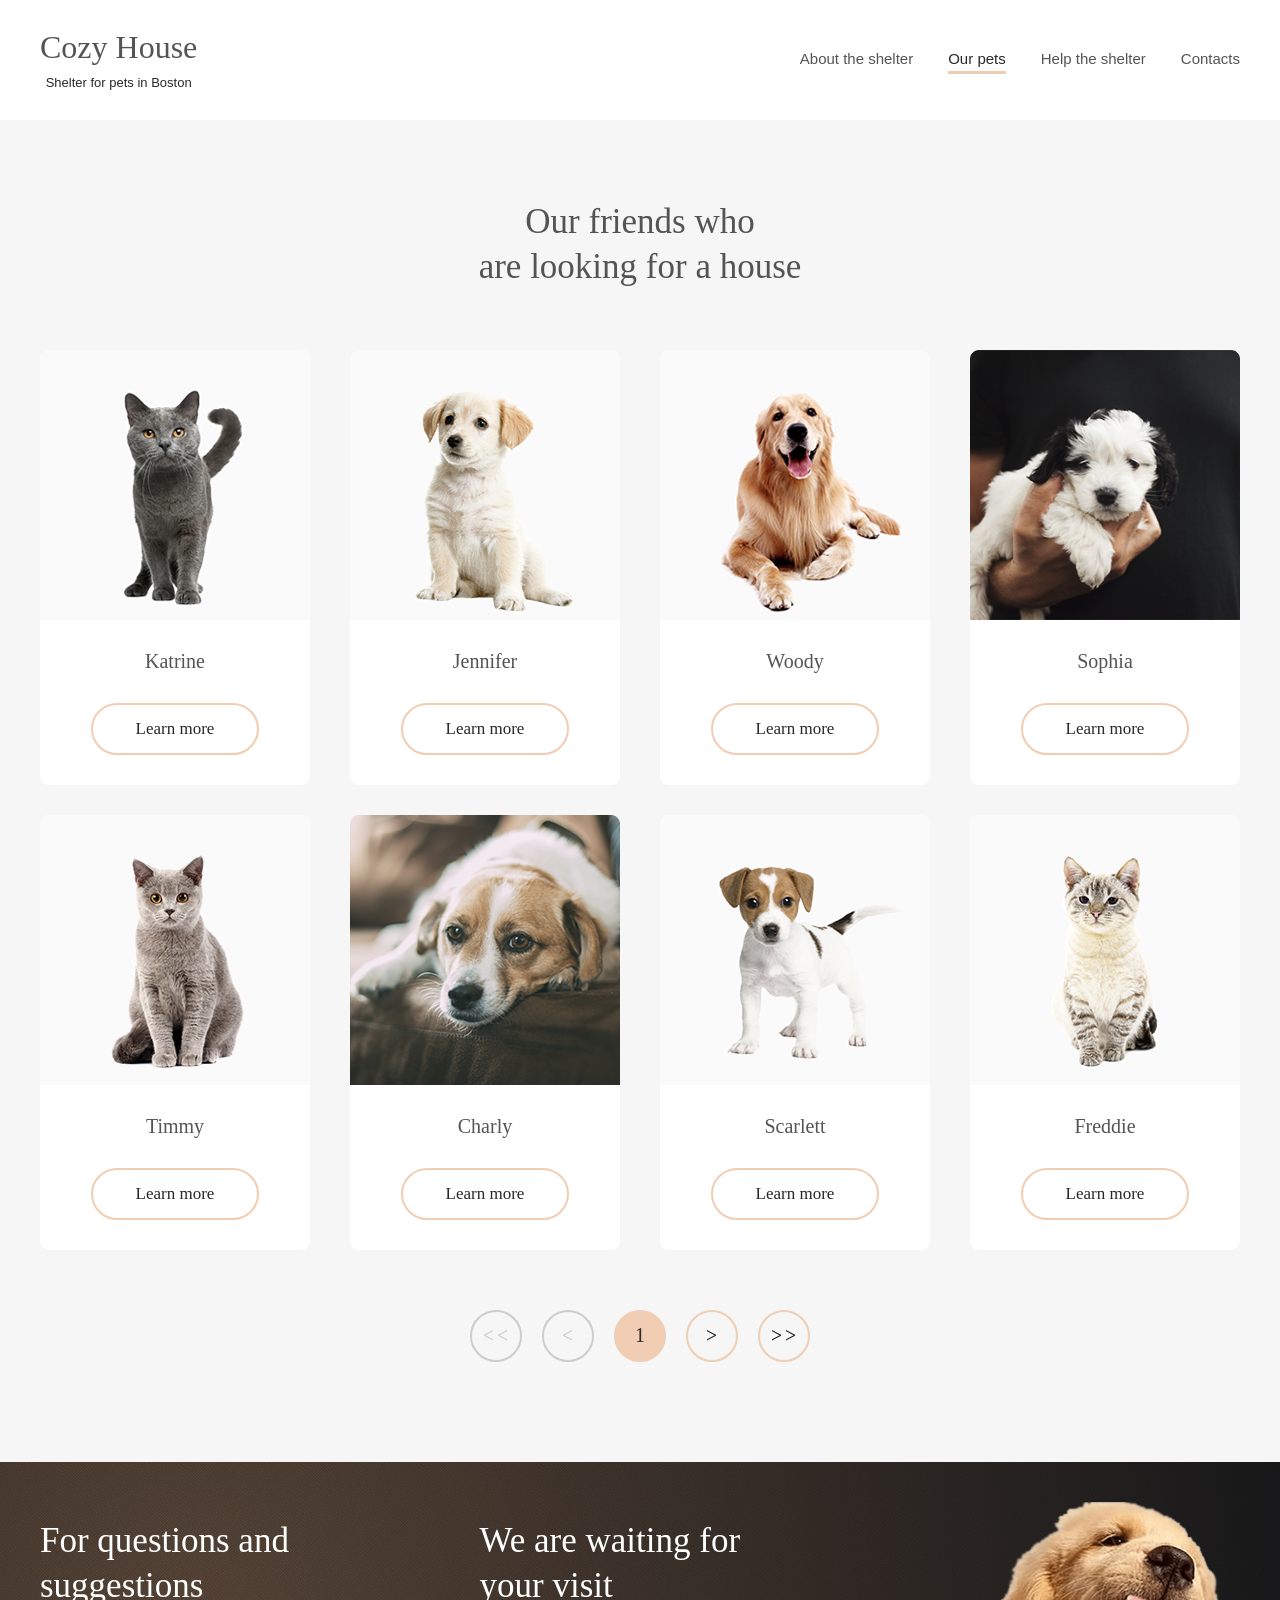
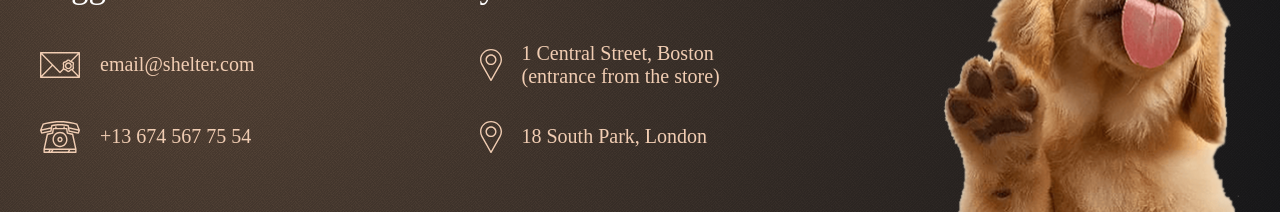
==== shelter/pages/pets/pets.html @ f6fa7a73 "fix: links in pages" ====
<!doctype html>
<html lang="en">
  <head>
    <meta charset="UTF-8" />
    <meta name="viewport" content="width=device-width, initial-scale=1.0" />
    <title>Cozy House Our pets</title>
    <link rel="icon" href="../../assets/favicon.jpg" />

    <link rel="stylesheet" href="../../reset.css" />
    <link rel="stylesheet" href="../../styles.css" />
    <link rel="stylesheet" href="pets.css" />
  <body>
    <header id="#header" >
      <div class="pets-header">
        <a class="logo-button" href="https://vitny.github.io/ShelterCozyHouse/shelter/">
          <h1 id="logo-text">Cozy House</h1>
          <p class="logo-subtext">Shelter for pets in Boston</p>
        </a>
        <nav>
          <ul class="nav-list">
            <li> <a href="https://vitny.github.io/ShelterCozyHouse/shelter/">About the shelter</a></li>
            <li id="active-link"> <a href="#our-friends">Our pets</a></li>
            <li> <a href="https://vitny.github.io/ShelterCozyHouse/shelter/#help">Help the shelter</a></li>
            <li> <a href="#footer">Contacts</a></li>
          </ul>
        </nav>
      </div>
    </header>
    <main>
      <section id="our-friends">
        <div class="section-container our-friends-section">
          <h2 class="our-friends-header">Our friends who <br>are looking for a house</h2>
            <div class="pets-cards">
              <div class="card-pet">
                <img class="pet-photo" src="../../assets/png/pets/pets-katrine.png" alt="photo of a pet">
                <span class="pet-name">Katrine</span>
                <button class="btn-pet">Learn more</button>
              </div>
              <div class="card-pet">
                <img class="pet-photo" src="../../assets/png/pets/pets-jennifer.png" alt="photo of a pet">
                <span class="pet-name">Jennifer</span>
                <button class="btn-pet">Learn more</button>
              </div>
              <div class="card-pet">
                <img class="pet-photo" src="../../assets/png/pets/pets-woody.png" alt="photo of a pet">
                <span class="pet-name">Woody</span>
                <button class="btn-pet">Learn more</button>
              </div>
              <div class="card-pet">
                <img class="pet-photo" src="../../assets/png/pets/pets-sophia.png" alt="photo of a pet">
                <span class="pet-name">Sophia</span>
                <button class="btn-pet">Learn more</button>
              </div>
              <div class="card-pet">
                <img class="pet-photo" src="../../assets/png/pets/pets-timmy.png" alt="photo of a pet">
                <span class="pet-name">Timmy</span>
                <button class="btn-pet">Learn more</button>
              </div>
              <div class="card-pet">
                <img class="pet-photo" src="../../assets/png/pets/pets-charly.png" alt="photo of a pet">
                <span class="pet-name">Charly</span>
                <button class="btn-pet">Learn more</button>
              </div>
              <div class="card-pet">
                <img class="pet-photo" src="../../assets/png/pets/pets-scarlet.png" alt="photo of a pet">
                <span class="pet-name">Scarlett</span>
                <button class="btn-pet">Learn more</button>
              </div>
              <div class="card-pet">
                <img class="pet-photo" src="../../assets/png/pets/pets-fredie.png" alt="photo of a pet">
                <span class="pet-name">Freddie</span>
                <button class="btn-pet">Learn more</button>
              </div>
            </div>
            <div class="pets-navigation">
              <button class="btn-first-page inactive">
                <svg width="24" height="11" viewBox="0 0 24 11" fill="none" xmlns="http://www.w3.org/2000/svg">
                <path d="M9.0333 10.498L9.72748e-05 5.80078V4.69727L9.0333 0V1.33789L1.52353 5.24414L9.0333 9.16016V10.498ZM23.1044 10.498L14.0712 5.80078V4.69727L23.1044 0V1.33789L15.5946 5.24414L23.1044 9.16016V10.498Z"/>
                </svg>
              </button>
              <button class="btn-prev-page inactive">
                <svg width="10" height="11" viewBox="0 0 10 11" fill="none" xmlns="http://www.w3.org/2000/svg">
                <path d="M9.0332 10.498L0 5.80078V4.69727L9.0332 0V1.33789L1.52344 5.24414L9.0332 9.16016V10.498Z"/>
                </svg>
              </button>
              <button class="btn-current-page active">1</button>
              <button class="btn-next-page">
                <svg width="10" height="11" viewBox="0 0 10 11" fill="none" xmlns="http://www.w3.org/2000/svg">
                <path d="M9.0332 5.80078L0 10.498V9.16016L7.50977 5.24414L0 1.33789V0L9.0332 4.69727V5.80078Z"/>
                </svg>
              </button>
              <button class="btn-last-page">
                <svg width="24" height="11" viewBox="0 0 24 11" fill="none" xmlns="http://www.w3.org/2000/svg">
                <path d="M9.0333 5.80078L9.72748e-05 10.498V9.16016L7.50986 5.24414L9.72748e-05 1.33789V0L9.0333 4.69727V5.80078ZM23.1044 5.80078L14.0712 10.498V9.16016L21.581 5.24414L14.0712 1.33789V0L23.1044 4.69727V5.80078Z"/>
                </svg>
              </button>
            </div>
        </div>
      </section>
    </main>
    <footer id="footer">
      <div class="footer-container">
        <div class="contacts-info">
          <h3 class="footer-header">For questions and suggestions</h3>
          <a class="footer-item" href="mailto:email@shelter.com">
            <img src="../../assets/png/footer/icon-email.svg" alt="icon">
            <span id="footer-item-text">email@shelter.com</span>
          </a>
          <a class="footer-item" href="tel:+136745677554">
            <img src="../../assets/png/footer/icon-phone.svg" alt="icon">
            <span id="footer-item-text" >+13 674 567 75 54</span>
          </a>
        </div>
        <div class="adress-info">
          <h3 class="footer-header">We are waiting for your visit</h3>
          <a
            href="https://maps.app.goo.gl/yZmf9bBfKBNTnvrVA"
            target="_blank" 
            class="footer-item">
            <img src="../../assets/png/footer/icon-marker.svg" alt="icon">
            <span id="footer-item-text">1 Central Street, Boston (entrance from the store)</span>
          </a>
          <a 
            href="https://maps.app.goo.gl/yZmf9bBfKBNTnvrVA"
            target="_blank"
            class="footer-item">
            <img src="../../assets/png/footer/icon-marker.svg" alt="icon">
            <span id="footer-item-text">18 South Park, London </span>
          </a></div>
        <img src="../../assets/png/footer-puppy.png" alt="photo of a puppy with tongou out">
      </div>
    </footer>
  </body>
</html>
---- shelter/styles.css ----
* {
  font-family: Arial, Helvetica, sans-serif;
  scroll-behavior: smooth;
}

h1 {
  font-family: Georgia, 'Times New Roman', Times, serif;
  font-size: 44px;
  line-height: 130%;
  max-width: 310px;
}

h2 {
  font-family: Georgia, 'Times New Roman', Times, serif;
  font-size: 35px;
  line-height: 128%;
  letter-spacing: 6%;
  color: var(--color-dark-l);
  text-align: center;
}

.section-container {
  padding: 80px 40px 100px;
  max-width: 1280px;
  margin: auto;
}

/* styles */

:root {
  --color-primary: #f1cdb3;
  --color-primary-light: #fddcc4;

  --color-dark: #cdcdcd;
  --color-dark-3xl: #292929;
  --color-dark-xl: #4c4c4c;
  --color-dark-l: #545454;
  --color-dark-m: #b2b2b2;
  --color-dark-s: #cdcdcd;

  --color-light-xl: #ffffff;
  --color-light-l: #f6f6f6;
  --color-light-s: #fafafa;
}

/* START SCREEN */
.start-screen {
  background:
    url('assets/bg/noise_transparent.png'),
    radial-gradient(ellipse 120% 110% at 20% 20%, #5b483a 0%, #262425 100%);
  background-repeat: repeat;
  background-size: auto;
}

.start-screen-wrapper {
  margin: auto;
  max-width: 1280px;
  padding: 30px 40px 0;

  display: flex;
  flex-direction: column;
  gap: 90px;
  color: var(--color-light-xl);
}

.main-header {
  display: flex;
  align-items: center;
  justify-content: space-between;
}

.logo-button {
  display: flex;
  flex-direction: column;
  align-items: center;
  gap: 10px;
}

#logo-text {
  color: var(--color-primary);
  font-family: Georgia, 'Times New Roman', Times, serif;
  line-height: 110%;
  letter-spacing: 6%;
  font-size: 2rem;
  font-weight: 500;
}

.logo-subtext {
  letter-spacing: 10%;
  font-size: 13px;
  font-weight: 500;
}

.nav-list {
  display: flex;
  gap: 35px;
}
.nav-list > li > a:hover {
  color: var(--color-light-s);
}

.nav-list > li > a {
  line-height: 160%;
  font-size: 15px;
  font-weight: 500;
  color: var(--color-dark);
}

#active-link > a {
  color: var(--color-light-xl);
}

#active-link {
  border-bottom: solid 3px var(--color-primary);
  pointer-events: none;
}

.start-section-wrapper {
  display: flex;
  justify-content: space-between;
}

.start-content {
  margin-top: 163px;
  display: flex;
  flex-direction: column;
  gap: 42px;
  max-width: 460px;
}

.start-text {
  color: var(--color-dark);
  font-size: 15px;
  line-height: 160%;
}

#start-button {
  color: var(--color-dark-3xl);
}

.btn-main {
  display: flex;
  width: fit-content;
  padding: 15px 45px;
  color: var(--color-dark-3xl);
  background-color: var(--color-primary);
  border-radius: 100px;

  font-family: Georgia, 'Times New Roman', Times, serif;
  font-size: 17px;
  line-height: 130%;
  letter-spacing: 6%;

  transition: background-color 0.3s ease;
}
.btn-main:hover {
  background-color: var(--color-primary-light);
}

/* ABOUT */

.about-header {
  max-width: 370px;
  text-align: left;
}
.about-section {
  display: flex;
  justify-content: center;
  align-items: center;
  gap: 120px;
}

.about-content {
  max-width: 430px;
  display: flex;
  flex-direction: column;
  gap: 25px;
}

.about-content > p {
  font-size: 15px;
  line-height: 160%;
  color: var(--color-dark-xl);
}

/* OUR FRIENDS */
#our-friends {
  background-color: var(--color-light-l);
}

.our-friends-section {
  display: flex;
  flex-direction: column;
  gap: 60px;
  align-items: center;
}

.our-friends-header {
  max-width: 400px;
}

.our-friends-content {
  width: 100%;
  display: flex;
  justify-content: space-between;
  align-items: center;
}

.btn-slider {
  display: flex;
  justify-content: center;
  align-items: center;
  padding: 21px 17px;
  border: solid 2px var(--color-primary);
  border-radius: 100px;
  transition:
    background-color 0.3s ease,
    border-color 0.3s ease;
}

.btn-slider:hover {
  background-color: var(--color-primary-light);
  border-color: var(--color-primary-light);
}

.btn-slider > img {
  width: 15px;
}

.btn-slider.right {
  transform: rotate(180deg);
}

.pets-cards {
  width: 100%;
  display: flex;
  align-items: center;
  justify-content: space-around;
  padding: 0 7px;
}

.card-pet {
  width: 270px;
  height: 435px;
  display: flex;
  flex-direction: column;
  align-items: center;
  gap: 30px;
  background-color: var(--color-light-xl);
  border-radius: 9px;
}

.pet-name {
  font-family: Georgia, 'Times New Roman', Times, serif;
  font-size: 20px;
  letter-spacing: 6%;
  color: var(--color-dark-l);
}

.btn-pet {
  display: flex;
  justify-content: center;
  align-items: center;
  padding: 13px 43px;

  font-family: Georgia, 'Times New Roman', Times, serif;

  font-size: 17px;
  line-height: 130%;
  letter-spacing: 6%;
  color: var(--color-dark-3xl);

  border: solid 2px var(--color-primary);
  border-radius: 100px;
  transition:
    background-color 0.3s ease,
    border-color 0.3s ease;
}

.card-pet {
  cursor: pointer;
}

.card-pet:hover .btn-pet {
  background-color: var(--color-primary-light);
  border-color: var(--color-primary-light);
}

/* HELP */
.help-section {
  display: flex;
  flex-direction: column;
  align-items: center;
  gap: 60px;
}

.help-header {
  max-width: 310px;
}

.help-list {
  display: flex;
  flex-wrap: wrap;
  justify-content: center;
  column-gap: 120px;
  row-gap: 55px;
}

.help-item {
  display: flex;
  flex-direction: column;
  align-items: center;
  gap: 30px;
}

.item-name {
  color: var(--color-dark-l);
  font-family: Georgia, 'Times New Roman', Times, serif;
  font-size: 20px;
  line-height: 115%;
  letter-spacing: 6%;
}

/* IN ADDITION */
#in-addition {
  background-color: var(--color-light-l);
}

.in-addition-section > img {
  max-height: 261px;
}

.in-addition-section {
  display: flex;
  justify-content: center;
  align-items: center;
  gap: 30px;
}

.in-addition-content {
  display: flex;
  flex-direction: column;
  gap: 20px;
  max-width: 380px;
}

.in-addition-header {
  text-align: start;
  max-width: 300px;
}

.bank-name {
  font-family: Georgia, 'Times New Roman', Times, serif;
  font-size: 15px;
  line-height: 110%;
  letter-spacing: 6%;
  color: var(--color-dark-l);
}

.credit-card-info {
  display: flex;
  align-items: center;
  gap: 15px;
  padding: 10px 15px;
  background-color: var(--color-primary);
  width: fit-content;
  border-radius: 9px;
  transition: background-color 0.3s ease;
}

.credit-card-info:hover {
  background-color: var(--color-primary-light);
}

.card-number {
  font-family: Georgia, 'Times New Roman', Times, serif;
  font-size: 20px;
  line-height: 115%;
  letter-spacing: 6%;
  color: var(--color-dark-l);
}

.legal-info {
  font-size: 12px;
  line-height: 18px;
  font-style: italic;
  color: var(--color-dark-m);
  width: 100%;
}

/* FOOTER */
#footer {
  background:
    url('assets/bg/noise_transparent.png'),
    radial-gradient(circle at 15% 40%, #5b483a 0%, #1a1a1c 100%);
  background-repeat: repeat;
  background-size: auto;
}

.footer-container {
  max-width: 1280px;
  margin: auto;
  padding: 40px 40px 0;
  display: flex;
  justify-content: space-between;
}

.adress-info {
  max-width: 300px;
  margin-top: 16px;
  display: flex;
  flex-direction: column;
  gap: 33px;
}
.contacts-info {
  max-width: 279px;
  margin-top: 16px;
  display: flex;
  flex-direction: column;
  gap: 40px;
}

.footer-header {
  color: var(--color-light-xl);
  text-align: left;

  font-family: Georgia, 'Times New Roman', Times, serif;
  font-size: 35px;
  line-height: 130%;
  letter-spacing: 6%;
}

.footer-item {
  display: flex;
  gap: 20px;
  align-items: center;
}

#footer-item-text {
  color: var(--color-primary);

  font-family: Georgia, 'Times New Roman', Times, serif;
  font-size: 20px;
  line-height: 115%;
  letter-spacing: 6%;
}
---- shelter/pages/pets/pets.css ----
/* HEADER */
.pets-header {
  display: flex;
  align-items: center;
  margin: auto;
  max-width: 1280px;
  padding: 30px 40px;
  justify-content: space-between;
}

#logo-text {
  color: var(--color-dark-l);
}

.nav-list > li > a {
  color: var(--color-dark-l);
}

.nav-list > li > a:hover {
  color: var(--color-dark-3xl);
}

#active-link > a {
  color: var(--color-dark-3xl);
}

.logo-subtext {
  color: var(--color-dark-3xl);
}

/* OUR FRIENDS */
.our-friends-section {
  gap: 45px;
}

.pets-cards {
  padding: unset;
  padding: 15px 0;
  justify-content: center;
  row-gap: 30px;
  column-gap: 40px;
  flex-wrap: wrap;
}

.pets-navigation {
  display: flex;
  gap: 20px;
}

/* buttons */
.btn-current-page {
  font-family: Georgia, 'Times New Roman', Times, serif;
  font-size: 20px;
  line-height: 115%;
  letter-spacing: 6%;
  color: var(--color-dark-3xl);
}

.btn-first-page svg,
.btn-prev-page svg,
.btn-current-page svg,
.btn-next-page svg,
.btn-last-page svg {
  fill: var(--color-dark-3xl);
}

.btn-first-page,
.btn-prev-page,
.btn-current-page,
.btn-next-page,
.btn-last-page {
  display: flex;
  justify-content: center;
  align-items: center;
  width: 52px;
  height: 52px;
  border: solid 2px var(--color-primary);
  border-radius: 100px;
  transition:
    background-color 0.3s ease,
    border-color 0.3s ease;
}

.btn-first-page:hover,
.btn-prev-page:hover,
.btn-current-page:hover,
.btn-next-page:hover,
.btn-last-page:hover {
  background-color: var(--color-primary-light);
  border-color: var(--color-primary-light);
}

.active {
  background-color: var(--color-primary);
}

.inactive svg {
  fill: var(--color-dark-s);
}

.inactive {
  border-color: var(--color-dark-s);
  pointer-events: none;
}
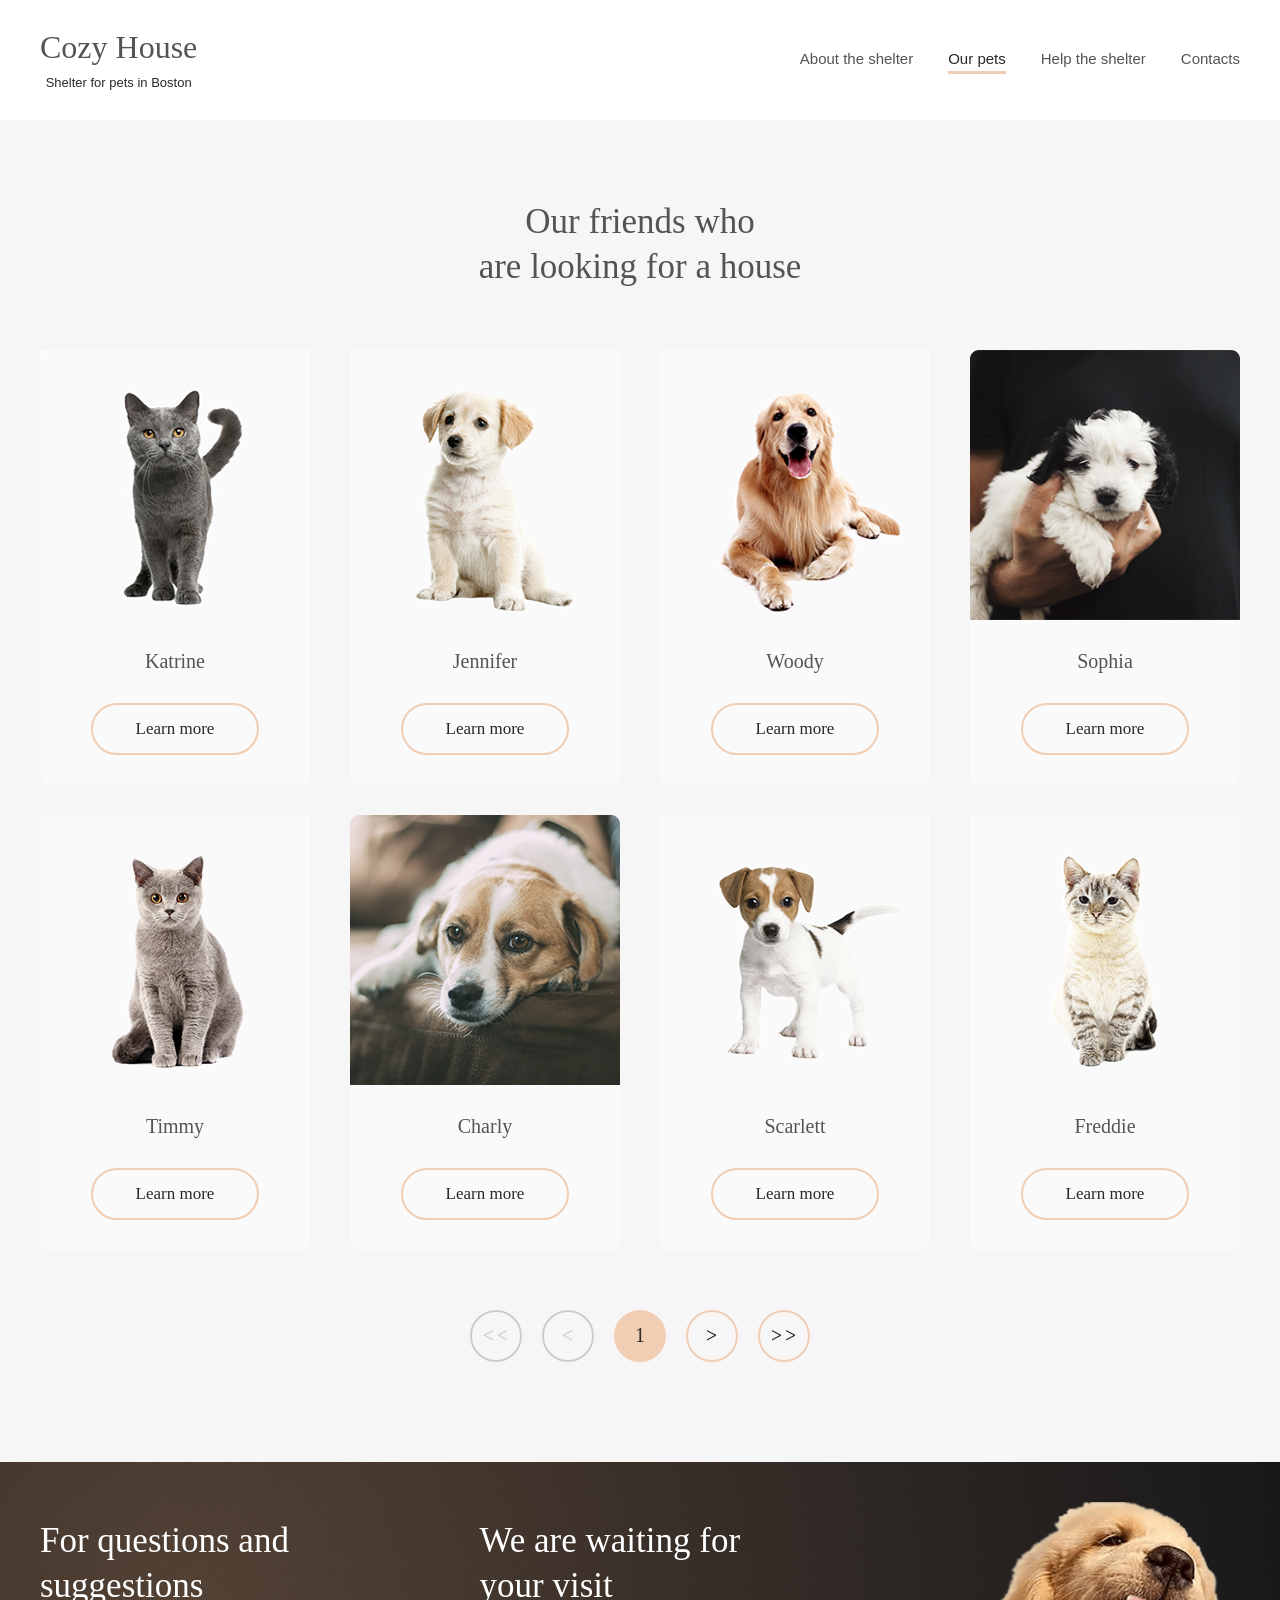
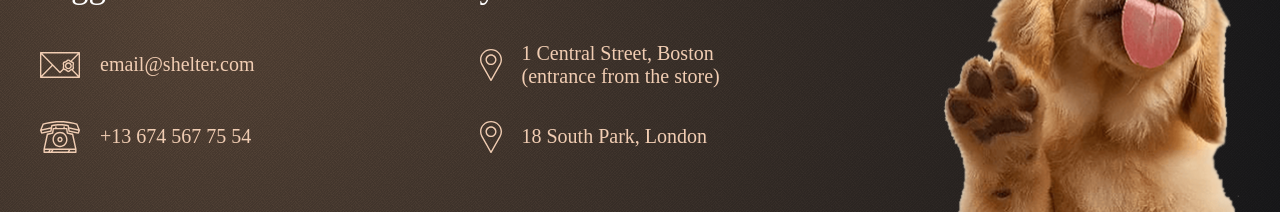
==== commit ab2a8b68: "feat: pets page responsive" ====
--- a/shelter/pages/pets/pets.html
+++ b/shelter/pages/pets/pets.html
@@ -9,126 +9,224 @@
     <link rel="stylesheet" href="../../reset.css" />
     <link rel="stylesheet" href="../../styles.css" />
     <link rel="stylesheet" href="pets.css" />
-  <body>
-    <header id="#header" >
-      <div class="pets-header">
-        <a class="logo-button" href="https://vitny.github.io/ShelterCozyHouse/shelter/">
-          <h1 id="logo-text">Cozy House</h1>
-          <p class="logo-subtext">Shelter for pets in Boston</p>
-        </a>
-        <nav>
-          <ul class="nav-list">
-            <li> <a href="https://vitny.github.io/ShelterCozyHouse/shelter/">About the shelter</a></li>
-            <li id="active-link"> <a href="#our-friends">Our pets</a></li>
-            <li> <a href="https://vitny.github.io/ShelterCozyHouse/shelter/#help">Help the shelter</a></li>
-            <li> <a href="#footer">Contacts</a></li>
-          </ul>
-        </nav>
-      </div>
-    </header>
-    <main>
-      <section id="our-friends">
-        <div class="section-container our-friends-section">
-          <h2 class="our-friends-header">Our friends who <br>are looking for a house</h2>
+    <body>
+      <header id="#header">
+        <div class="pets-header">
+          <a
+            class="logo-button"
+            href="https://vitny.github.io/ShelterCozyHouse/shelter/"
+          >
+            <h1 id="logo-text">Cozy House</h1>
+            <p class="logo-subtext">Shelter for pets in Boston</p>
+          </a>
+          <nav>
+            <ul class="nav-list">
+              <li>
+                <a href="https://vitny.github.io/ShelterCozyHouse/shelter/"
+                  >About the shelter</a
+                >
+              </li>
+              <li id="active-link"><a href="#our-friends">Our pets</a></li>
+              <li>
+                <a href="https://vitny.github.io/ShelterCozyHouse/shelter/#help"
+                  >Help the shelter</a
+                >
+              </li>
+              <li><a href="#footer">Contacts</a></li>
+            </ul>
+            <svg
+              class="burger-menu inactive"
+              width="30"
+              height="22"
+              viewBox="0 0 30 22"
+              fill="none"
+              xmlns="http://www.w3.org/2000/svg"
+            >
+              <line y1="21" x2="30" y2="21" stroke="black" stroke-width="2" />
+              <line y1="11" x2="30" y2="11" stroke="black" stroke-width="2" />
+              <line y1="1" x2="30" y2="1" stroke="black" stroke-width="2" />
+            </svg>
+          </nav>
+        </div>
+      </header>
+      <main>
+        <section id="our-friends">
+          <div class="section-container our-friends-section">
+            <h2 class="our-friends-header">
+              Our friends who <br />are looking for a house
+            </h2>
             <div class="pets-cards">
               <div class="card-pet">
-                <img class="pet-photo" src="../../assets/png/pets/pets-katrine.png" alt="photo of a pet">
+                <img
+                  class="pet-photo"
+                  src="../../assets/png/pets/pets-katrine.png"
+                  alt="photo of a pet"
+                />
                 <span class="pet-name">Katrine</span>
                 <button class="btn-pet">Learn more</button>
               </div>
               <div class="card-pet">
-                <img class="pet-photo" src="../../assets/png/pets/pets-jennifer.png" alt="photo of a pet">
+                <img
+                  class="pet-photo"
+                  src="../../assets/png/pets/pets-jennifer.png"
+                  alt="photo of a pet"
+                />
                 <span class="pet-name">Jennifer</span>
                 <button class="btn-pet">Learn more</button>
               </div>
               <div class="card-pet">
-                <img class="pet-photo" src="../../assets/png/pets/pets-woody.png" alt="photo of a pet">
+                <img
+                  class="pet-photo"
+                  src="../../assets/png/pets/pets-woody.png"
+                  alt="photo of a pet"
+                />
                 <span class="pet-name">Woody</span>
                 <button class="btn-pet">Learn more</button>
               </div>
               <div class="card-pet">
-                <img class="pet-photo" src="../../assets/png/pets/pets-sophia.png" alt="photo of a pet">
+                <img
+                  class="pet-photo"
+                  src="../../assets/png/pets/pets-sophia.png"
+                  alt="photo of a pet"
+                />
                 <span class="pet-name">Sophia</span>
                 <button class="btn-pet">Learn more</button>
               </div>
               <div class="card-pet">
-                <img class="pet-photo" src="../../assets/png/pets/pets-timmy.png" alt="photo of a pet">
+                <img
+                  class="pet-photo"
+                  src="../../assets/png/pets/pets-timmy.png"
+                  alt="photo of a pet"
+                />
                 <span class="pet-name">Timmy</span>
                 <button class="btn-pet">Learn more</button>
               </div>
               <div class="card-pet">
-                <img class="pet-photo" src="../../assets/png/pets/pets-charly.png" alt="photo of a pet">
+                <img
+                  class="pet-photo"
+                  src="../../assets/png/pets/pets-charly.png"
+                  alt="photo of a pet"
+                />
                 <span class="pet-name">Charly</span>
                 <button class="btn-pet">Learn more</button>
               </div>
               <div class="card-pet">
-                <img class="pet-photo" src="../../assets/png/pets/pets-scarlet.png" alt="photo of a pet">
+                <img
+                  class="pet-photo"
+                  src="../../assets/png/pets/pets-scarlet.png"
+                  alt="photo of a pet"
+                />
                 <span class="pet-name">Scarlett</span>
                 <button class="btn-pet">Learn more</button>
               </div>
               <div class="card-pet">
-                <img class="pet-photo" src="../../assets/png/pets/pets-fredie.png" alt="photo of a pet">
+                <img
+                  class="pet-photo"
+                  src="../../assets/png/pets/pets-fredie.png"
+                  alt="photo of a pet"
+                />
                 <span class="pet-name">Freddie</span>
                 <button class="btn-pet">Learn more</button>
               </div>
             </div>
             <div class="pets-navigation">
               <button class="btn-first-page inactive">
-                <svg width="24" height="11" viewBox="0 0 24 11" fill="none" xmlns="http://www.w3.org/2000/svg">
-                <path d="M9.0333 10.498L9.72748e-05 5.80078V4.69727L9.0333 0V1.33789L1.52353 5.24414L9.0333 9.16016V10.498ZM23.1044 10.498L14.0712 5.80078V4.69727L23.1044 0V1.33789L15.5946 5.24414L23.1044 9.16016V10.498Z"/>
+                <svg
+                  width="24"
+                  height="11"
+                  viewBox="0 0 24 11"
+                  fill="none"
+                  xmlns="http://www.w3.org/2000/svg"
+                >
+                  <path
+                    d="M9.0333 10.498L9.72748e-05 5.80078V4.69727L9.0333 0V1.33789L1.52353 5.24414L9.0333 9.16016V10.498ZM23.1044 10.498L14.0712 5.80078V4.69727L23.1044 0V1.33789L15.5946 5.24414L23.1044 9.16016V10.498Z"
+                  />
                 </svg>
               </button>
               <button class="btn-prev-page inactive">
-                <svg width="10" height="11" viewBox="0 0 10 11" fill="none" xmlns="http://www.w3.org/2000/svg">
-                <path d="M9.0332 10.498L0 5.80078V4.69727L9.0332 0V1.33789L1.52344 5.24414L9.0332 9.16016V10.498Z"/>
+                <svg
+                  width="10"
+                  height="11"
+                  viewBox="0 0 10 11"
+                  fill="none"
+                  xmlns="http://www.w3.org/2000/svg"
+                >
+                  <path
+                    d="M9.0332 10.498L0 5.80078V4.69727L9.0332 0V1.33789L1.52344 5.24414L9.0332 9.16016V10.498Z"
+                  />
                 </svg>
               </button>
               <button class="btn-current-page active">1</button>
               <button class="btn-next-page">
-                <svg width="10" height="11" viewBox="0 0 10 11" fill="none" xmlns="http://www.w3.org/2000/svg">
-                <path d="M9.0332 5.80078L0 10.498V9.16016L7.50977 5.24414L0 1.33789V0L9.0332 4.69727V5.80078Z"/>
+                <svg
+                  width="10"
+                  height="11"
+                  viewBox="0 0 10 11"
+                  fill="none"
+                  xmlns="http://www.w3.org/2000/svg"
+                >
+                  <path
+                    d="M9.0332 5.80078L0 10.498V9.16016L7.50977 5.24414L0 1.33789V0L9.0332 4.69727V5.80078Z"
+                  />
                 </svg>
               </button>
               <button class="btn-last-page">
-                <svg width="24" height="11" viewBox="0 0 24 11" fill="none" xmlns="http://www.w3.org/2000/svg">
-                <path d="M9.0333 5.80078L9.72748e-05 10.498V9.16016L7.50986 5.24414L9.72748e-05 1.33789V0L9.0333 4.69727V5.80078ZM23.1044 5.80078L14.0712 10.498V9.16016L21.581 5.24414L14.0712 1.33789V0L23.1044 4.69727V5.80078Z"/>
+                <svg
+                  width="24"
+                  height="11"
+                  viewBox="0 0 24 11"
+                  fill="none"
+                  xmlns="http://www.w3.org/2000/svg"
+                >
+                  <path
+                    d="M9.0333 5.80078L9.72748e-05 10.498V9.16016L7.50986 5.24414L9.72748e-05 1.33789V0L9.0333 4.69727V5.80078ZM23.1044 5.80078L14.0712 10.498V9.16016L21.581 5.24414L14.0712 1.33789V0L23.1044 4.69727V5.80078Z"
+                  />
                 </svg>
               </button>
             </div>
+          </div>
+        </section>
+      </main>
+      <footer id="footer">
+        <div class="footer-container">
+          <div class="contacts-info">
+            <h3 class="footer-header">For questions and suggestions</h3>
+            <a class="footer-item" href="mailto:email@shelter.com">
+              <img src="../../assets/png/footer/icon-email.svg" alt="icon" />
+              <span class="footer-item-text">email@shelter.com</span>
+            </a>
+            <a class="footer-item" href="tel:+136745677554">
+              <img src="../../assets/png/footer/icon-phone.svg" alt="icon" />
+              <span class="footer-item-text">+13 674 567 75 54</span>
+            </a>
+          </div>
+          <div class="adress-info">
+            <h3 class="footer-header">We are waiting for your visit</h3>
+            <a
+              href="https://maps.app.goo.gl/yZmf9bBfKBNTnvrVA"
+              target="_blank"
+              class="footer-item"
+            >
+              <img src="../../assets/png/footer/icon-marker.svg" alt="icon" />
+              <span class="footer-item-text"
+                >1 Central Street, Boston (entrance from the store)</span
+              >
+            </a>
+            <a
+              href="https://maps.app.goo.gl/yZmf9bBfKBNTnvrVA"
+              target="_blank"
+              class="footer-item"
+            >
+              <img src="../../assets/png/footer/icon-marker.svg" alt="icon" />
+              <span class="footer-item-text">18 South Park, London </span>
+            </a>
+          </div>
+          <img
+            src="../../assets/png/footer-puppy.png"
+            alt="photo of a puppy with tongou out"
+          />
         </div>
-      </section>
-    </main>
-    <footer id="footer">
-      <div class="footer-container">
-        <div class="contacts-info">
-          <h3 class="footer-header">For questions and suggestions</h3>
-          <a class="footer-item" href="mailto:email@shelter.com">
-            <img src="../../assets/png/footer/icon-email.svg" alt="icon">
-            <span id="footer-item-text">email@shelter.com</span>
-          </a>
-          <a class="footer-item" href="tel:+136745677554">
-            <img src="../../assets/png/footer/icon-phone.svg" alt="icon">
-            <span id="footer-item-text" >+13 674 567 75 54</span>
-          </a>
-        </div>
-        <div class="adress-info">
-          <h3 class="footer-header">We are waiting for your visit</h3>
-          <a
-            href="https://maps.app.goo.gl/yZmf9bBfKBNTnvrVA"
-            target="_blank" 
-            class="footer-item">
-            <img src="../../assets/png/footer/icon-marker.svg" alt="icon">
-            <span id="footer-item-text">1 Central Street, Boston (entrance from the store)</span>
-          </a>
-          <a 
-            href="https://maps.app.goo.gl/yZmf9bBfKBNTnvrVA"
-            target="_blank"
-            class="footer-item">
-            <img src="../../assets/png/footer/icon-marker.svg" alt="icon">
-            <span id="footer-item-text">18 South Park, London </span>
-          </a></div>
-        <img src="../../assets/png/footer-puppy.png" alt="photo of a puppy with tongou out">
-      </div>
-    </footer>
-  </body>
+      </footer>
+    </body>
+  </head>
 </html>
--- a/shelter/styles.css
+++ b/shelter/styles.css
@@ -1,6 +1,7 @@
 * {
   font-family: Arial, Helvetica, sans-serif;
   scroll-behavior: smooth;
+  transition: all 0.3s ease;
 }
 
 h1 {
@@ -134,8 +135,18 @@
   line-height: 160%;
 }
 
+.start-img {
+  min-width: 0;
+  object-fit: contain;
+  min-width: 500px;
+}
+
 #start-button {
   color: var(--color-dark-3xl);
+}
+
+.burger-menu.inactive {
+  display: none;
 }
 
 .btn-main {
@@ -153,8 +164,82 @@
 
   transition: background-color 0.3s ease;
 }
+
 .btn-main:hover {
   background-color: var(--color-primary-light);
+}
+
+@media (max-width: 950px) {
+  .start-screen-wrapper {
+    gap: 60px;
+    padding: 30px 30px 0;
+  }
+  .start-section-wrapper {
+    flex-direction: column;
+    align-items: center;
+    gap: 100px;
+  }
+
+  .start-img {
+    width: 569px;
+    min-width: 0px;
+
+    align-self: self-end;
+  }
+
+  .start-content {
+    margin-top: 0;
+  }
+
+  #start-button {
+    align-self: center;
+  }
+}
+
+@media (max-width: 767px) {
+  .nav-list {
+    display: none;
+  }
+
+  .burger-menu.inactive {
+    display: block;
+    cursor: pointer;
+  }
+}
+
+@media (max-width: 420px) {
+  .main-header {
+    padding: 0 10px;
+  }
+
+  .start-screen-wrapper {
+    padding: 30px 10px 0;
+  }
+
+  .start-content {
+    width: 300px;
+    align-items: center;
+  }
+
+  .start-section-wrapper {
+    gap: 105px;
+  }
+
+  .start-text {
+    text-align: center;
+  }
+
+  .start-content > h1 {
+    text-align: center;
+    font-size: 25px;
+    line-height: 130%;
+    letter-spacing: 6%;
+    max-width: 210px;
+  }
+
+  .start-img {
+    width: 260px;
+  }
 }
 
 /* ABOUT */
@@ -183,6 +268,46 @@
   color: var(--color-dark-xl);
 }
 
+@media (max-width: 850px) {
+  .about-section {
+    flex-direction: column-reverse;
+    gap: 80px;
+  }
+}
+
+@media (max-width: 400px) {
+  .about-section > img {
+    width: 260px;
+  }
+
+  .about-section {
+    gap: 42px;
+  }
+  .h2 {
+    font-size: 25px;
+  }
+
+  .about-header {
+    font-size: 25px;
+    text-align: center;
+    max-width: 230px;
+  }
+
+  .about-content {
+    align-items: center;
+    padding: 0 15px;
+    gap: 23px;
+  }
+
+  .about-content > p {
+    text-align: justify;
+  }
+
+  .section-container {
+    padding: 42px 10px;
+  }
+}
+
 /* OUR FRIENDS */
 #our-friends {
   background-color: var(--color-light-l);
@@ -201,9 +326,10 @@
 
 .our-friends-content {
   width: 100%;
-  display: flex;
-  justify-content: space-between;
-  align-items: center;
+  flex-direction: column;
+  display: flex;
+  align-items: center;
+  position: relative;
 }
 
 .btn-slider {
@@ -218,6 +344,14 @@
     border-color 0.3s ease;
 }
 
+.our-friends-buttons {
+  position: absolute;
+  inset: 0;
+  display: flex;
+  justify-content: space-between;
+  align-items: center;
+}
+
 .btn-slider:hover {
   background-color: var(--color-primary-light);
   border-color: var(--color-primary-light);
@@ -234,9 +368,9 @@
 .pets-cards {
   width: 100%;
   display: flex;
-  align-items: center;
-  justify-content: space-around;
-  padding: 0 7px;
+  justify-content: center;
+  align-items: center;
+  gap: 90px;
 }
 
 .card-pet {
@@ -246,8 +380,12 @@
   flex-direction: column;
   align-items: center;
   gap: 30px;
-  background-color: var(--color-light-xl);
+  background-color: var(--color-light-s);
   border-radius: 9px;
+}
+
+.pet-photo {
+  background-color: var(--color-light-s);
 }
 
 .pet-name {
@@ -281,9 +419,59 @@
   cursor: pointer;
 }
 
+.card-pet:hover {
+  background-color: var(--color-light-xl);
+}
+
 .card-pet:hover .btn-pet {
   background-color: var(--color-primary-light);
   border-color: var(--color-primary-light);
+}
+
+@media (max-width: 1200px) {
+  .pets-cards {
+    gap: 40px;
+  }
+
+  .our-friends-section {
+    padding: 80px 30px 100px;
+  }
+}
+
+@media (max-width: 1100px) {
+  .card-pet:nth-child(3) {
+    display: none;
+  }
+}
+
+@media (max-width: 760px) {
+  .card-pet:nth-child(2) {
+    display: none;
+  }
+}
+
+@media (max-width: 440px) {
+  .our-friends-content {
+    gap: 20px;
+  }
+
+  .our-friends-buttons {
+    position: relative;
+    gap: 80px;
+  }
+
+  .our-friends-header {
+    font-size: 25px;
+    text-align: center;
+  }
+
+  .section-container {
+    padding: 42px 10px;
+  }
+
+  .our-friends-section {
+    gap: 42px;
+  }
 }
 
 /* HELP */
@@ -319,6 +507,53 @@
   font-size: 20px;
   line-height: 115%;
   letter-spacing: 6%;
+}
+
+@media (max-width: 800px) {
+  .help-list {
+    gap: 55px 60px;
+  }
+
+  .help-item {
+    width: 170px;
+  }
+}
+
+@media (max-width: 480px) {
+  .help-section {
+    gap: 42px;
+  }
+
+  .help-list {
+    gap: 30px;
+  }
+
+  .help-list img {
+    width: 50px;
+  }
+
+  .help-item {
+    width: 130px;
+    gap: 20px;
+  }
+
+  .item-name {
+    font-size: 15px;
+    line-height: 113%;
+  }
+
+  .help-header {
+    font-size: 25px;
+    text-align: center;
+    max-width: 240px;
+  }
+}
+
+@media (max-width: 340px) {
+  .help-list {
+    padding: 0 5px;
+    justify-content: start;
+  }
 }
 
 /* IN ADDITION */
@@ -386,6 +621,49 @@
   font-style: italic;
   color: var(--color-dark-m);
   width: 100%;
+}
+
+@media (max-width: 980px) {
+  .in-addition-section {
+    flex-direction: column-reverse;
+    gap: 60px;
+  }
+}
+
+@media (max-width: 400px) {
+  .in-addition-section {
+    gap: 42px;
+  }
+
+  .in-addition-section > img {
+    max-width: 260px;
+  }
+
+  .in-addition-content {
+    align-items: center;
+    padding: 0 9px;
+  }
+
+  .in-addition-header {
+    font-size: 25px;
+    text-align: center;
+    max-width: 220px;
+  }
+
+  .bank-name {
+    line-height: 160%;
+    letter-spacing: 0%;
+    text-align: center;
+  }
+
+  .card-number {
+    font-size: 15px;
+    line-height: 110%;
+  }
+
+  .legal-info {
+    text-align: justify;
+  }
 }
 
 /* FOOTER */
@@ -412,6 +690,7 @@
   flex-direction: column;
   gap: 33px;
 }
+
 .contacts-info {
   max-width: 279px;
   margin-top: 16px;
@@ -436,7 +715,7 @@
   align-items: center;
 }
 
-#footer-item-text {
+.footer-item-text {
   color: var(--color-primary);
 
   font-family: Georgia, 'Times New Roman', Times, serif;
@@ -444,3 +723,47 @@
   line-height: 115%;
   letter-spacing: 6%;
 }
+
+@media (max-width: 980px) {
+  .footer-container {
+    padding: 30px 30px 0;
+    justify-content: center;
+    flex-wrap: wrap;
+    gap: 65px 60px;
+  }
+
+  .adress-info,
+  .contacts-info {
+    margin-top: 0;
+  }
+}
+
+@media (max-width: 400px) {
+  .footer-container > img {
+    max-width: 260px;
+  }
+
+  .footer-container {
+    padding: 30px 10px 0;
+    gap: 40px;
+  }
+
+  .footer-header {
+    text-align: center;
+    font-size: 25px;
+    width: 260px;
+  }
+
+  .contacts-info,
+  .adress-info {
+    align-items: center;
+  }
+
+  .adress-info > a {
+    align-self: self-start;
+  }
+
+  .adress-info {
+    gap: 40px;
+  }
+}
--- a/shelter/pages/pets/pets.css
+++ b/shelter/pages/pets/pets.css
@@ -26,6 +26,18 @@
 
 .logo-subtext {
   color: var(--color-dark-3xl);
+}
+
+@media (max-width: 900px) {
+  .pets-header {
+    padding: 30px;
+  }
+}
+
+@media (max-width: 360px) {
+  .pets-header {
+    padding: 30px 20px;
+  }
 }
 
 /* OUR FRIENDS */
@@ -102,3 +114,54 @@
   border-color: var(--color-dark-s);
   pointer-events: none;
 }
+
+@media (max-width: 1100px) {
+  .card-pet:nth-child(3) {
+    display: flex;
+  }
+}
+
+@media (max-width: 900px) {
+  .our-friends-section {
+    gap: 30px;
+    padding-bottom: 76px;
+  }
+
+  .pets-cards {
+    padding: 0;
+  }
+
+  .card-pet:nth-child(2) {
+    display: flex;
+  }
+
+  .card-pet:nth-child(7),
+  .card-pet:nth-child(8) {
+    display: none;
+  }
+
+  .pets-navigation {
+    margin-top: 10px;
+  }
+}
+
+@media (max-width: 360px) {
+  .pets-navigation {
+    gap: 10px;
+  }
+
+  .card-pet:nth-child(4),
+  .card-pet:nth-child(5),
+  .card-pet:nth-child(6) {
+    display: none;
+  }
+
+  .our-friends-section {
+    gap: 42px;
+    padding-bottom: 42px;
+  }
+  
+  .pets-navigation {
+    margin: 0;
+  }
+}
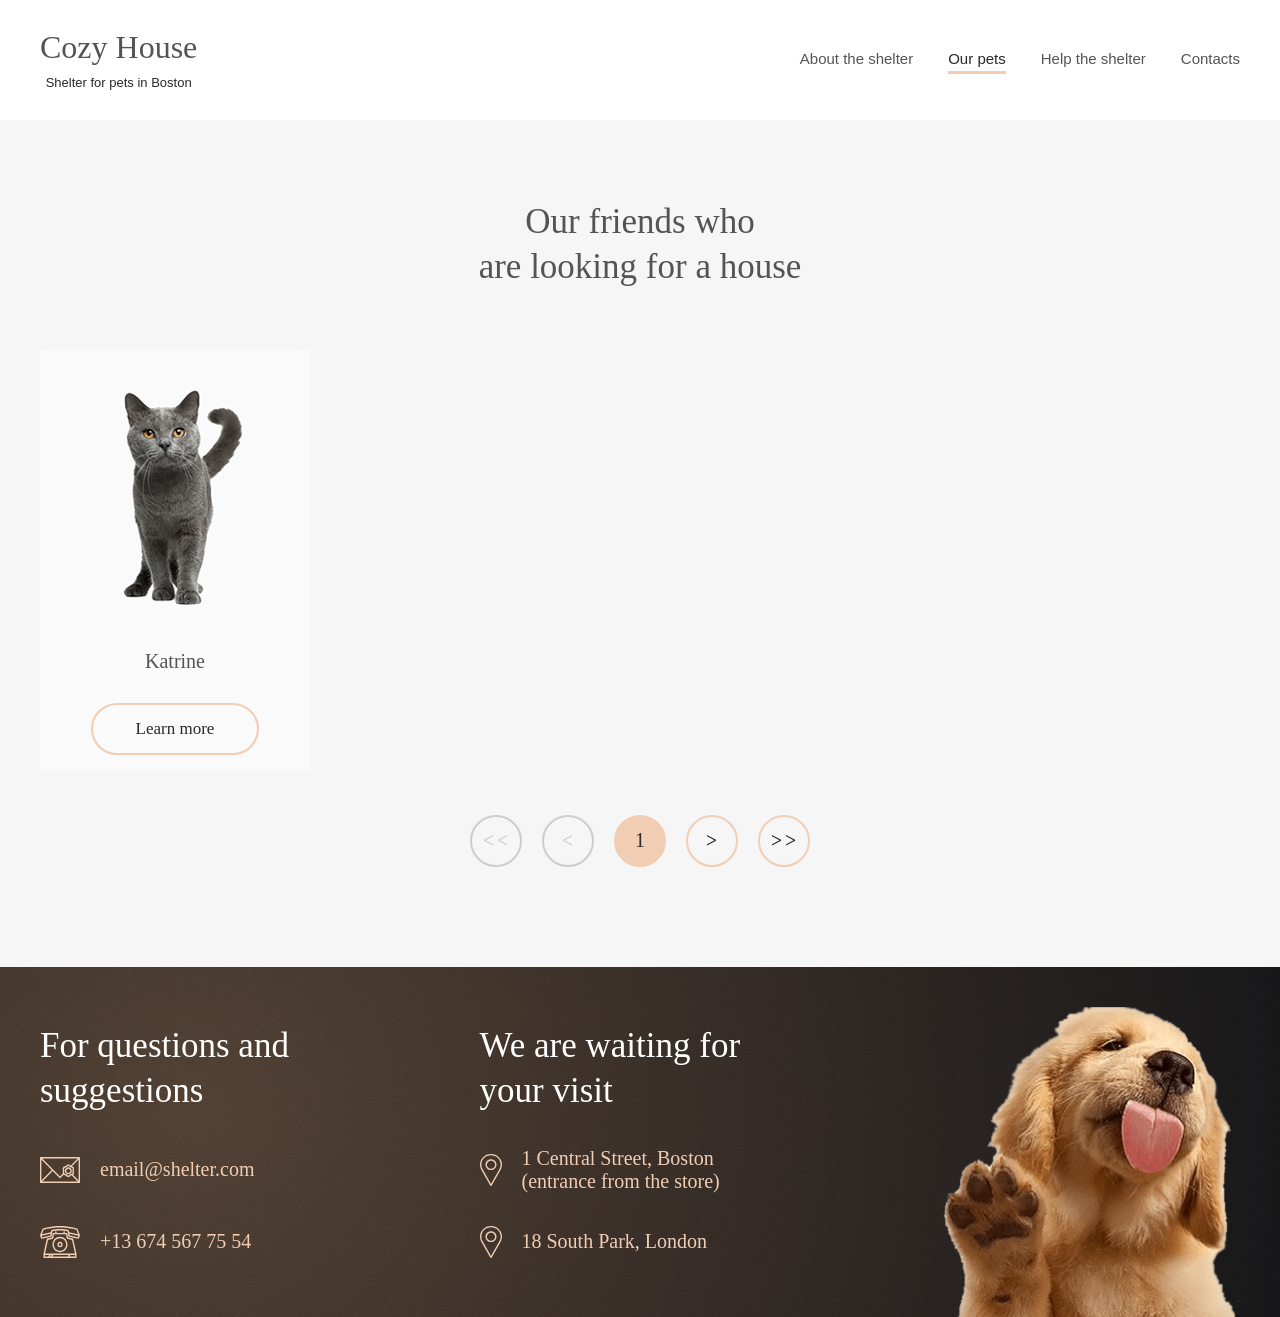
==== commit d7428af0: "fix: burger menu in pets page" ====
--- a/shelter/pages/pets/pets.html
+++ b/shelter/pages/pets/pets.html
@@ -9,224 +9,229 @@
     <link rel="stylesheet" href="../../reset.css" />
     <link rel="stylesheet" href="../../styles.css" />
     <link rel="stylesheet" href="pets.css" />
-    <body>
-      <header id="#header">
-        <div class="pets-header">
+  </head>
+
+  <body>
+    <div class="overlay"></div>
+
+    <header id="#header">
+      <div class="pets-header">
+        <a
+          class="logo-button"
+          href="https://vitny.github.io/ShelterCozyHouse/shelter/"
+        >
+          <h1 id="logo-text">Cozy House</h1>
+          <p class="logo-subtext">Shelter for pets in Boston</p>
+        </a>
+        <nav>
+          <ul class="nav-list">
+            <li>
+              <a href="https://vitny.github.io/ShelterCozyHouse/shelter/"
+                >About the shelter</a
+              >
+            </li>
+            <li id="active-link"><a href="#our-friends">Our pets</a></li>
+            <li>
+              <a href="https://vitny.github.io/ShelterCozyHouse/shelter/#help"
+                >Help the shelter</a
+              >
+            </li>
+            <li><a href="#footer">Contacts</a></li>
+          </ul>
+          <svg
+            class="burger-menu"
+            width="30"
+            height="22"
+            viewBox="0 0 30 22"
+            fill="none"
+            xmlns="http://www.w3.org/2000/svg"
+          >
+            <line y1="21" x2="30" y2="21" stroke="black" stroke-width="2" />
+            <line y1="11" x2="30" y2="11" stroke="black" stroke-width="2" />
+            <line y1="1" x2="30" y2="1" stroke="black" stroke-width="2" />
+          </svg>
+        </nav>
+      </div>
+    </header>
+    <main>
+      <section id="our-friends">
+        <div class="section-container our-friends-section">
+          <h2 class="our-friends-header">
+            Our friends who <br />are looking for a house
+          </h2>
+          <div class="pets-cards">
+            <div class="card-pet">
+              <img
+                class="pet-photo"
+                src="../../assets/png/pets/pets-katrine.png"
+                alt="photo of a pet"
+              />
+              <span class="pet-name">Katrine</span>
+              <button class="btn-pet">Learn more</button>
+            </div>
+            <div class="card-pet">
+              <img
+                class="pet-photo"
+                src="../../assets/png/pets/pets-jennifer.png"
+                alt="photo of a pet"
+              />
+              <span class="pet-name">Jennifer</span>
+              <button class="btn-pet">Learn more</button>
+            </div>
+            <div class="card-pet">
+              <img
+                class="pet-photo"
+                src="../../assets/png/pets/pets-woody.png"
+                alt="photo of a pet"
+              />
+              <span class="pet-name">Woody</span>
+              <button class="btn-pet">Learn more</button>
+            </div>
+            <div class="card-pet">
+              <img
+                class="pet-photo"
+                src="../../assets/png/pets/pets-sophia.png"
+                alt="photo of a pet"
+              />
+              <span class="pet-name">Sophia</span>
+              <button class="btn-pet">Learn more</button>
+            </div>
+            <div class="card-pet">
+              <img
+                class="pet-photo"
+                src="../../assets/png/pets/pets-timmy.png"
+                alt="photo of a pet"
+              />
+              <span class="pet-name">Timmy</span>
+              <button class="btn-pet">Learn more</button>
+            </div>
+            <div class="card-pet">
+              <img
+                class="pet-photo"
+                src="../../assets/png/pets/pets-charly.png"
+                alt="photo of a pet"
+              />
+              <span class="pet-name">Charly</span>
+              <button class="btn-pet">Learn more</button>
+            </div>
+            <div class="card-pet">
+              <img
+                class="pet-photo"
+                src="../../assets/png/pets/pets-scarlet.png"
+                alt="photo of a pet"
+              />
+              <span class="pet-name">Scarlett</span>
+              <button class="btn-pet">Learn more</button>
+            </div>
+            <div class="card-pet">
+              <img
+                class="pet-photo"
+                src="../../assets/png/pets/pets-fredie.png"
+                alt="photo of a pet"
+              />
+              <span class="pet-name">Freddie</span>
+              <button class="btn-pet">Learn more</button>
+            </div>
+          </div>
+          <div class="pets-navigation">
+            <button class="btn-first-page inactive">
+              <svg
+                width="24"
+                height="11"
+                viewBox="0 0 24 11"
+                fill="none"
+                xmlns="http://www.w3.org/2000/svg"
+              >
+                <path
+                  d="M9.0333 10.498L9.72748e-05 5.80078V4.69727L9.0333 0V1.33789L1.52353 5.24414L9.0333 9.16016V10.498ZM23.1044 10.498L14.0712 5.80078V4.69727L23.1044 0V1.33789L15.5946 5.24414L23.1044 9.16016V10.498Z"
+                />
+              </svg>
+            </button>
+            <button class="btn-prev-page inactive">
+              <svg
+                width="10"
+                height="11"
+                viewBox="0 0 10 11"
+                fill="none"
+                xmlns="http://www.w3.org/2000/svg"
+              >
+                <path
+                  d="M9.0332 10.498L0 5.80078V4.69727L9.0332 0V1.33789L1.52344 5.24414L9.0332 9.16016V10.498Z"
+                />
+              </svg>
+            </button>
+            <button class="btn-current-page active">1</button>
+            <button class="btn-next-page">
+              <svg
+                width="10"
+                height="11"
+                viewBox="0 0 10 11"
+                fill="none"
+                xmlns="http://www.w3.org/2000/svg"
+              >
+                <path
+                  d="M9.0332 5.80078L0 10.498V9.16016L7.50977 5.24414L0 1.33789V0L9.0332 4.69727V5.80078Z"
+                />
+              </svg>
+            </button>
+            <button class="btn-last-page">
+              <svg
+                width="24"
+                height="11"
+                viewBox="0 0 24 11"
+                fill="none"
+                xmlns="http://www.w3.org/2000/svg"
+              >
+                <path
+                  d="M9.0333 5.80078L9.72748e-05 10.498V9.16016L7.50986 5.24414L9.72748e-05 1.33789V0L9.0333 4.69727V5.80078ZM23.1044 5.80078L14.0712 10.498V9.16016L21.581 5.24414L14.0712 1.33789V0L23.1044 4.69727V5.80078Z"
+                />
+              </svg>
+            </button>
+          </div>
+        </div>
+      </section>
+    </main>
+    <footer id="footer">
+      <div class="footer-container">
+        <div class="contacts-info">
+          <h3 class="footer-header">For questions and suggestions</h3>
+          <a class="footer-item" href="mailto:email@shelter.com">
+            <img src="../../assets/png/footer/icon-email.svg" alt="icon" />
+            <span class="footer-item-text">email@shelter.com</span>
+          </a>
+          <a class="footer-item" href="tel:+136745677554">
+            <img src="../../assets/png/footer/icon-phone.svg" alt="icon" />
+            <span class="footer-item-text">+13 674 567 75 54</span>
+          </a>
+        </div>
+        <div class="adress-info">
+          <h3 class="footer-header">We are waiting for your visit</h3>
           <a
-            class="logo-button"
-            href="https://vitny.github.io/ShelterCozyHouse/shelter/"
+            href="https://maps.app.goo.gl/yZmf9bBfKBNTnvrVA"
+            target="_blank"
+            class="footer-item"
           >
-            <h1 id="logo-text">Cozy House</h1>
-            <p class="logo-subtext">Shelter for pets in Boston</p>
-          </a>
-          <nav>
-            <ul class="nav-list">
-              <li>
-                <a href="https://vitny.github.io/ShelterCozyHouse/shelter/"
-                  >About the shelter</a
-                >
-              </li>
-              <li id="active-link"><a href="#our-friends">Our pets</a></li>
-              <li>
-                <a href="https://vitny.github.io/ShelterCozyHouse/shelter/#help"
-                  >Help the shelter</a
-                >
-              </li>
-              <li><a href="#footer">Contacts</a></li>
-            </ul>
-            <svg
-              class="burger-menu inactive"
-              width="30"
-              height="22"
-              viewBox="0 0 30 22"
-              fill="none"
-              xmlns="http://www.w3.org/2000/svg"
+            <img src="../../assets/png/footer/icon-marker.svg" alt="icon" />
+            <span class="footer-item-text"
+              >1 Central Street, Boston (entrance from the store)</span
             >
-              <line y1="21" x2="30" y2="21" stroke="black" stroke-width="2" />
-              <line y1="11" x2="30" y2="11" stroke="black" stroke-width="2" />
-              <line y1="1" x2="30" y2="1" stroke="black" stroke-width="2" />
-            </svg>
-          </nav>
+          </a>
+          <a
+            href="https://maps.app.goo.gl/yZmf9bBfKBNTnvrVA"
+            target="_blank"
+            class="footer-item"
+          >
+            <img src="../../assets/png/footer/icon-marker.svg" alt="icon" />
+            <span class="footer-item-text">18 South Park, London </span>
+          </a>
         </div>
-      </header>
-      <main>
-        <section id="our-friends">
-          <div class="section-container our-friends-section">
-            <h2 class="our-friends-header">
-              Our friends who <br />are looking for a house
-            </h2>
-            <div class="pets-cards">
-              <div class="card-pet">
-                <img
-                  class="pet-photo"
-                  src="../../assets/png/pets/pets-katrine.png"
-                  alt="photo of a pet"
-                />
-                <span class="pet-name">Katrine</span>
-                <button class="btn-pet">Learn more</button>
-              </div>
-              <div class="card-pet">
-                <img
-                  class="pet-photo"
-                  src="../../assets/png/pets/pets-jennifer.png"
-                  alt="photo of a pet"
-                />
-                <span class="pet-name">Jennifer</span>
-                <button class="btn-pet">Learn more</button>
-              </div>
-              <div class="card-pet">
-                <img
-                  class="pet-photo"
-                  src="../../assets/png/pets/pets-woody.png"
-                  alt="photo of a pet"
-                />
-                <span class="pet-name">Woody</span>
-                <button class="btn-pet">Learn more</button>
-              </div>
-              <div class="card-pet">
-                <img
-                  class="pet-photo"
-                  src="../../assets/png/pets/pets-sophia.png"
-                  alt="photo of a pet"
-                />
-                <span class="pet-name">Sophia</span>
-                <button class="btn-pet">Learn more</button>
-              </div>
-              <div class="card-pet">
-                <img
-                  class="pet-photo"
-                  src="../../assets/png/pets/pets-timmy.png"
-                  alt="photo of a pet"
-                />
-                <span class="pet-name">Timmy</span>
-                <button class="btn-pet">Learn more</button>
-              </div>
-              <div class="card-pet">
-                <img
-                  class="pet-photo"
-                  src="../../assets/png/pets/pets-charly.png"
-                  alt="photo of a pet"
-                />
-                <span class="pet-name">Charly</span>
-                <button class="btn-pet">Learn more</button>
-              </div>
-              <div class="card-pet">
-                <img
-                  class="pet-photo"
-                  src="../../assets/png/pets/pets-scarlet.png"
-                  alt="photo of a pet"
-                />
-                <span class="pet-name">Scarlett</span>
-                <button class="btn-pet">Learn more</button>
-              </div>
-              <div class="card-pet">
-                <img
-                  class="pet-photo"
-                  src="../../assets/png/pets/pets-fredie.png"
-                  alt="photo of a pet"
-                />
-                <span class="pet-name">Freddie</span>
-                <button class="btn-pet">Learn more</button>
-              </div>
-            </div>
-            <div class="pets-navigation">
-              <button class="btn-first-page inactive">
-                <svg
-                  width="24"
-                  height="11"
-                  viewBox="0 0 24 11"
-                  fill="none"
-                  xmlns="http://www.w3.org/2000/svg"
-                >
-                  <path
-                    d="M9.0333 10.498L9.72748e-05 5.80078V4.69727L9.0333 0V1.33789L1.52353 5.24414L9.0333 9.16016V10.498ZM23.1044 10.498L14.0712 5.80078V4.69727L23.1044 0V1.33789L15.5946 5.24414L23.1044 9.16016V10.498Z"
-                  />
-                </svg>
-              </button>
-              <button class="btn-prev-page inactive">
-                <svg
-                  width="10"
-                  height="11"
-                  viewBox="0 0 10 11"
-                  fill="none"
-                  xmlns="http://www.w3.org/2000/svg"
-                >
-                  <path
-                    d="M9.0332 10.498L0 5.80078V4.69727L9.0332 0V1.33789L1.52344 5.24414L9.0332 9.16016V10.498Z"
-                  />
-                </svg>
-              </button>
-              <button class="btn-current-page active">1</button>
-              <button class="btn-next-page">
-                <svg
-                  width="10"
-                  height="11"
-                  viewBox="0 0 10 11"
-                  fill="none"
-                  xmlns="http://www.w3.org/2000/svg"
-                >
-                  <path
-                    d="M9.0332 5.80078L0 10.498V9.16016L7.50977 5.24414L0 1.33789V0L9.0332 4.69727V5.80078Z"
-                  />
-                </svg>
-              </button>
-              <button class="btn-last-page">
-                <svg
-                  width="24"
-                  height="11"
-                  viewBox="0 0 24 11"
-                  fill="none"
-                  xmlns="http://www.w3.org/2000/svg"
-                >
-                  <path
-                    d="M9.0333 5.80078L9.72748e-05 10.498V9.16016L7.50986 5.24414L9.72748e-05 1.33789V0L9.0333 4.69727V5.80078ZM23.1044 5.80078L14.0712 10.498V9.16016L21.581 5.24414L14.0712 1.33789V0L23.1044 4.69727V5.80078Z"
-                  />
-                </svg>
-              </button>
-            </div>
-          </div>
-        </section>
-      </main>
-      <footer id="footer">
-        <div class="footer-container">
-          <div class="contacts-info">
-            <h3 class="footer-header">For questions and suggestions</h3>
-            <a class="footer-item" href="mailto:email@shelter.com">
-              <img src="../../assets/png/footer/icon-email.svg" alt="icon" />
-              <span class="footer-item-text">email@shelter.com</span>
-            </a>
-            <a class="footer-item" href="tel:+136745677554">
-              <img src="../../assets/png/footer/icon-phone.svg" alt="icon" />
-              <span class="footer-item-text">+13 674 567 75 54</span>
-            </a>
-          </div>
-          <div class="adress-info">
-            <h3 class="footer-header">We are waiting for your visit</h3>
-            <a
-              href="https://maps.app.goo.gl/yZmf9bBfKBNTnvrVA"
-              target="_blank"
-              class="footer-item"
-            >
-              <img src="../../assets/png/footer/icon-marker.svg" alt="icon" />
-              <span class="footer-item-text"
-                >1 Central Street, Boston (entrance from the store)</span
-              >
-            </a>
-            <a
-              href="https://maps.app.goo.gl/yZmf9bBfKBNTnvrVA"
-              target="_blank"
-              class="footer-item"
-            >
-              <img src="../../assets/png/footer/icon-marker.svg" alt="icon" />
-              <span class="footer-item-text">18 South Park, London </span>
-            </a>
-          </div>
-          <img
-            src="../../assets/png/footer-puppy.png"
-            alt="photo of a puppy with tongou out"
-          />
-        </div>
-      </footer>
-    </body>
-  </head>
+        <img
+          src="../../assets/png/footer-puppy.png"
+          alt="photo of a puppy with tongou out"
+        />
+      </div>
+    </footer>
+
+    <script src="../../script.js"></script>
+  </body>
 </html>
--- a/shelter/styles.css
+++ b/shelter/styles.css
@@ -1,3 +1,9 @@
+body.lock-scroll {
+  position: fixed;
+  width: 100%;
+  overflow: hidden;
+}
+
 * {
   font-family: Arial, Helvetica, sans-serif;
   scroll-behavior: smooth;
@@ -5,14 +11,14 @@
 }
 
 h1 {
-  font-family: Georgia, 'Times New Roman', Times, serif;
+  font-family: Georgia, "Times New Roman", Times, serif;
   font-size: 44px;
   line-height: 130%;
   max-width: 310px;
 }
 
 h2 {
-  font-family: Georgia, 'Times New Roman', Times, serif;
+  font-family: Georgia, "Times New Roman", Times, serif;
   font-size: 35px;
   line-height: 128%;
   letter-spacing: 6%;
@@ -24,6 +30,24 @@
   padding: 80px 40px 100px;
   max-width: 1280px;
   margin: auto;
+}
+
+.overlay {
+  position: fixed;
+  inset: 0;
+  background-color: rgba(41, 41, 41, 0.6);
+  opacity: 0;
+  visibility: hidden;
+  transition:
+    opacity 0.3s ease,
+    visibility 0.3s ease;
+
+  z-index: 998;
+}
+
+.overlay.active {
+  opacity: 1;
+  visibility: visible;
 }
 
 /* styles */
@@ -47,7 +71,7 @@
 /* START SCREEN */
 .start-screen {
   background:
-    url('assets/bg/noise_transparent.png'),
+    url("assets/bg/noise_transparent.png"),
     radial-gradient(ellipse 120% 110% at 20% 20%, #5b483a 0%, #262425 100%);
   background-repeat: repeat;
   background-size: auto;
@@ -79,7 +103,7 @@
 
 #logo-text {
   color: var(--color-primary);
-  font-family: Georgia, 'Times New Roman', Times, serif;
+  font-family: Georgia, "Times New Roman", Times, serif;
   line-height: 110%;
   letter-spacing: 6%;
   font-size: 2rem;
@@ -96,6 +120,7 @@
   display: flex;
   gap: 35px;
 }
+
 .nav-list > li > a:hover {
   color: var(--color-light-s);
 }
@@ -145,7 +170,7 @@
   color: var(--color-dark-3xl);
 }
 
-.burger-menu.inactive {
+.burger-menu {
   display: none;
 }
 
@@ -157,7 +182,7 @@
   background-color: var(--color-primary);
   border-radius: 100px;
 
-  font-family: Georgia, 'Times New Roman', Times, serif;
+  font-family: Georgia, "Times New Roman", Times, serif;
   font-size: 17px;
   line-height: 130%;
   letter-spacing: 6%;
@@ -174,6 +199,7 @@
     gap: 60px;
     padding: 30px 30px 0;
   }
+
   .start-section-wrapper {
     flex-direction: column;
     align-items: center;
@@ -198,12 +224,45 @@
 
 @media (max-width: 767px) {
   .nav-list {
-    display: none;
-  }
-
-  .burger-menu.inactive {
+    position: fixed;
+    top: 0;
+    right: 0;
+    height: 100vh;
+    background-color: var(--color-dark-3xl);
+    width: 320px;
+    flex-direction: column;
+    align-items: center;
+    justify-content: center;
+    gap: 40px;
+    transform: translateX(100vw);
+  }
+
+  .nav-list > li {
+    width: fit-content;
+    font-size: 32px;
+    line-height: 160%;
+  }
+
+  .nav-list > li > a {
+    font-size: 32px;
+    line-height: 160%;
+  }
+
+  .burger-menu {
     display: block;
     cursor: pointer;
+    position: relative;
+    z-index: 1000;
+  }
+
+  .burger-menu.active {
+    transform: rotate(90deg);
+  }
+
+  .nav-list.active {
+    transform: translateX(0);
+
+    z-index: 999;
   }
 }
 
@@ -346,10 +405,18 @@
 
 .our-friends-buttons {
   position: absolute;
-  inset: 0;
+  top: 50%;
+  transform: translateY(-50%);
+  left: 0;
+  right: 0;
   display: flex;
   justify-content: space-between;
   align-items: center;
+  pointer-events: none;
+}
+
+.btn-slider {
+  pointer-events: all;
 }
 
 .btn-slider:hover {
@@ -366,11 +433,32 @@
 }
 
 .pets-cards {
+  overflow: hidden;
+  position: relative;
   width: 100%;
-  display: flex;
+  height: 435px;
+}
+
+.pets-track {
+  display: flex;
+  gap: 90px;
   justify-content: center;
   align-items: center;
-  gap: 90px;
+  width: 100%;
+  height: 100%;
+  pointer-events: none;
+}
+
+.card-pet {
+  pointer-events: all;
+}
+
+.pets-track.slide-left {
+  animation: slideLeft 0.4s ease forwards;
+}
+
+.pets-track.slide-right {
+  animation: slideRight 0.4s ease forwards;
 }
 
 .card-pet {
@@ -389,7 +477,7 @@
 }
 
 .pet-name {
-  font-family: Georgia, 'Times New Roman', Times, serif;
+  font-family: Georgia, "Times New Roman", Times, serif;
   font-size: 20px;
   letter-spacing: 6%;
   color: var(--color-dark-l);
@@ -401,7 +489,7 @@
   align-items: center;
   padding: 13px 43px;
 
-  font-family: Georgia, 'Times New Roman', Times, serif;
+  font-family: Georgia, "Times New Roman", Times, serif;
 
   font-size: 17px;
   line-height: 130%;
@@ -428,6 +516,24 @@
   border-color: var(--color-primary-light);
 }
 
+@keyframes slideLeft {
+  from {
+    transform: translateX(0);
+  }
+  to {
+    transform: translateX(-100%);
+  }
+}
+
+@keyframes slideRight {
+  from {
+    transform: translateX(0);
+  }
+  to {
+    transform: translateX(100%);
+  }
+}
+
 @media (max-width: 1200px) {
   .pets-cards {
     gap: 40px;
@@ -438,18 +544,6 @@
   }
 }
 
-@media (max-width: 1100px) {
-  .card-pet:nth-child(3) {
-    display: none;
-  }
-}
-
-@media (max-width: 760px) {
-  .card-pet:nth-child(2) {
-    display: none;
-  }
-}
-
 @media (max-width: 440px) {
   .our-friends-content {
     gap: 20px;
@@ -458,6 +552,7 @@
   .our-friends-buttons {
     position: relative;
     gap: 80px;
+    transform: translateY(0%);
   }
 
   .our-friends-header {
@@ -503,7 +598,7 @@
 
 .item-name {
   color: var(--color-dark-l);
-  font-family: Georgia, 'Times New Roman', Times, serif;
+  font-family: Georgia, "Times New Roman", Times, serif;
   font-size: 20px;
   line-height: 115%;
   letter-spacing: 6%;
@@ -585,7 +680,7 @@
 }
 
 .bank-name {
-  font-family: Georgia, 'Times New Roman', Times, serif;
+  font-family: Georgia, "Times New Roman", Times, serif;
   font-size: 15px;
   line-height: 110%;
   letter-spacing: 6%;
@@ -608,7 +703,7 @@
 }
 
 .card-number {
-  font-family: Georgia, 'Times New Roman', Times, serif;
+  font-family: Georgia, "Times New Roman", Times, serif;
   font-size: 20px;
   line-height: 115%;
   letter-spacing: 6%;
@@ -669,7 +764,7 @@
 /* FOOTER */
 #footer {
   background:
-    url('assets/bg/noise_transparent.png'),
+    url("assets/bg/noise_transparent.png"),
     radial-gradient(circle at 15% 40%, #5b483a 0%, #1a1a1c 100%);
   background-repeat: repeat;
   background-size: auto;
@@ -703,7 +798,7 @@
   color: var(--color-light-xl);
   text-align: left;
 
-  font-family: Georgia, 'Times New Roman', Times, serif;
+  font-family: Georgia, "Times New Roman", Times, serif;
   font-size: 35px;
   line-height: 130%;
   letter-spacing: 6%;
@@ -718,7 +813,7 @@
 .footer-item-text {
   color: var(--color-primary);
 
-  font-family: Georgia, 'Times New Roman', Times, serif;
+  font-family: Georgia, "Times New Roman", Times, serif;
   font-size: 20px;
   line-height: 115%;
   letter-spacing: 6%;
--- a/shelter/pages/pets/pets.css
+++ b/shelter/pages/pets/pets.css
@@ -61,7 +61,7 @@
 
 /* buttons */
 .btn-current-page {
-  font-family: Georgia, 'Times New Roman', Times, serif;
+  font-family: Georgia, "Times New Roman", Times, serif;
   font-size: 20px;
   line-height: 115%;
   letter-spacing: 6%;
@@ -102,7 +102,7 @@
   border-color: var(--color-primary-light);
 }
 
-.active {
+.btn-current-page.active {
   background-color: var(--color-primary);
 }
 
@@ -160,8 +160,14 @@
     gap: 42px;
     padding-bottom: 42px;
   }
-  
+
   .pets-navigation {
     margin: 0;
   }
 }
+
+@media (max-width: 767px) {
+  .nav-list {
+    background-color: var(--color-light-s);
+  }
+}
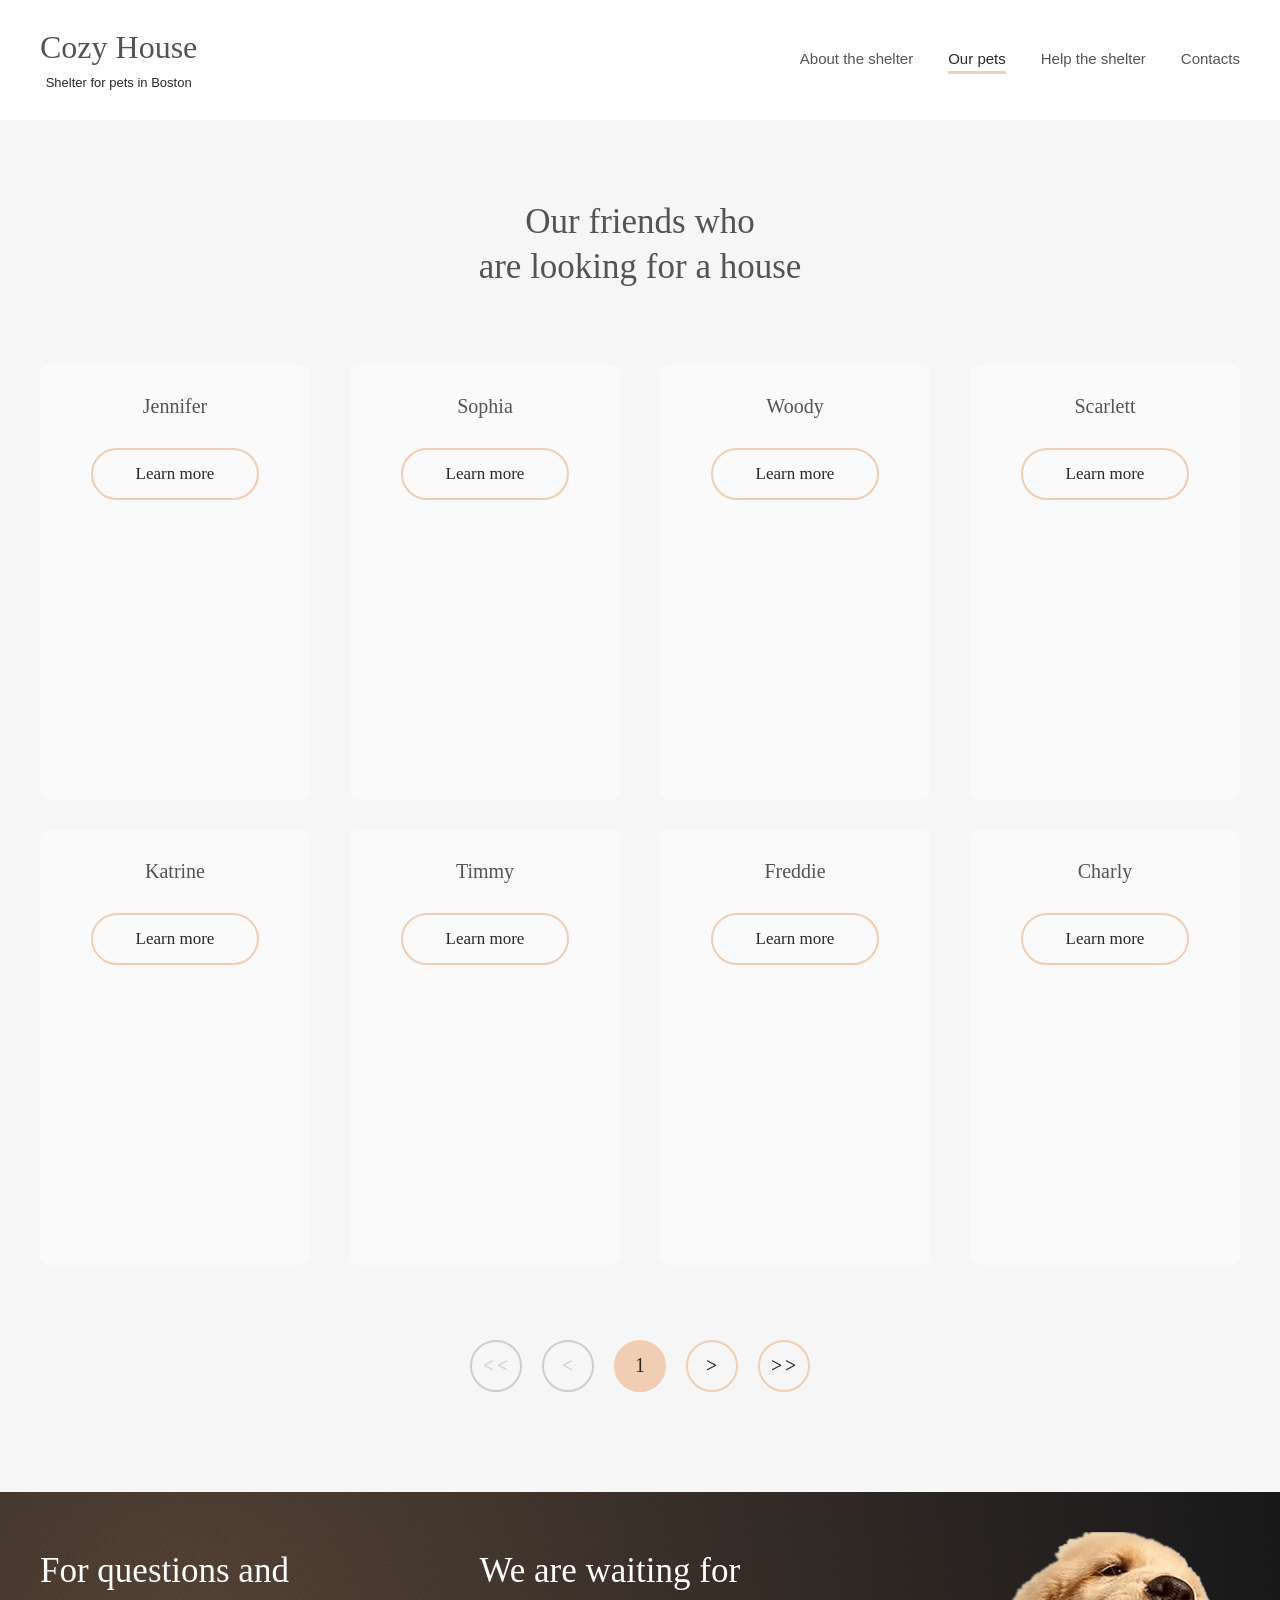
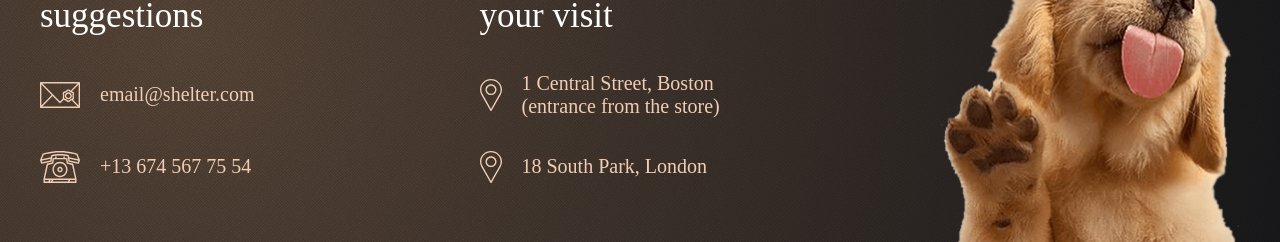
==== commit 0982ab2b: "feat: pagination in pets page" ====
--- a/shelter/pages/pets/pets.html
+++ b/shelter/pages/pets/pets.html
@@ -59,80 +59,7 @@
           <h2 class="our-friends-header">
             Our friends who <br />are looking for a house
           </h2>
-          <div class="pets-cards">
-            <div class="card-pet">
-              <img
-                class="pet-photo"
-                src="../../assets/png/pets/pets-katrine.png"
-                alt="photo of a pet"
-              />
-              <span class="pet-name">Katrine</span>
-              <button class="btn-pet">Learn more</button>
-            </div>
-            <div class="card-pet">
-              <img
-                class="pet-photo"
-                src="../../assets/png/pets/pets-jennifer.png"
-                alt="photo of a pet"
-              />
-              <span class="pet-name">Jennifer</span>
-              <button class="btn-pet">Learn more</button>
-            </div>
-            <div class="card-pet">
-              <img
-                class="pet-photo"
-                src="../../assets/png/pets/pets-woody.png"
-                alt="photo of a pet"
-              />
-              <span class="pet-name">Woody</span>
-              <button class="btn-pet">Learn more</button>
-            </div>
-            <div class="card-pet">
-              <img
-                class="pet-photo"
-                src="../../assets/png/pets/pets-sophia.png"
-                alt="photo of a pet"
-              />
-              <span class="pet-name">Sophia</span>
-              <button class="btn-pet">Learn more</button>
-            </div>
-            <div class="card-pet">
-              <img
-                class="pet-photo"
-                src="../../assets/png/pets/pets-timmy.png"
-                alt="photo of a pet"
-              />
-              <span class="pet-name">Timmy</span>
-              <button class="btn-pet">Learn more</button>
-            </div>
-            <div class="card-pet">
-              <img
-                class="pet-photo"
-                src="../../assets/png/pets/pets-charly.png"
-                alt="photo of a pet"
-              />
-              <span class="pet-name">Charly</span>
-              <button class="btn-pet">Learn more</button>
-            </div>
-            <div class="card-pet">
-              <img
-                class="pet-photo"
-                src="../../assets/png/pets/pets-scarlet.png"
-                alt="photo of a pet"
-              />
-              <span class="pet-name">Scarlett</span>
-              <button class="btn-pet">Learn more</button>
-            </div>
-            <div class="card-pet">
-              <img
-                class="pet-photo"
-                src="../../assets/png/pets/pets-fredie.png"
-                alt="photo of a pet"
-              />
-              <span class="pet-name">Freddie</span>
-              <button class="btn-pet">Learn more</button>
-            </div>
-          </div>
+          <div class="pets-cards"></div>
           <div class="pets-navigation">
             <button class="btn-first-page inactive">
               <svg
@@ -233,5 +160,6 @@
     </footer>
 
     <script src="../../script.js"></script>
+    <script src="pets-script.js"></script>
   </body>
 </html>
--- a/shelter/pages/pets/pets.css
+++ b/shelter/pages/pets/pets.css
@@ -45,13 +45,25 @@
   gap: 45px;
 }
 
+.pets-page {
+  display: flex;
+  flex-wrap: wrap;
+  justify-content: center;
+  row-gap: 30px;
+  column-gap: 40px;
+  padding: 15px 0;
+  width: 100%;
+}
+
 .pets-cards {
   padding: unset;
   padding: 15px 0;
   justify-content: center;
   row-gap: 30px;
   column-gap: 40px;
+  display: flex;
   flex-wrap: wrap;
+  height: fit-content;
 }
 
 .pets-navigation {
@@ -61,7 +73,7 @@
 
 /* buttons */
 .btn-current-page {
-  font-family: Georgia, "Times New Roman", Times, serif;
+  font-family: Georgia, 'Times New Roman', Times, serif;
   font-size: 20px;
   line-height: 115%;
   letter-spacing: 6%;
@@ -131,29 +143,21 @@
     padding: 0;
   }
 
-  .card-pet:nth-child(2) {
-    display: flex;
-  }
-
-  .card-pet:nth-child(7),
-  .card-pet:nth-child(8) {
-    display: none;
-  }
-
   .pets-navigation {
     margin-top: 10px;
+  }
+}
+
+@media (max-width: 767px) {
+  .pets-page {
+    flex-direction: column;
+    align-items: center;
   }
 }
 
 @media (max-width: 360px) {
   .pets-navigation {
     gap: 10px;
-  }
-
-  .card-pet:nth-child(4),
-  .card-pet:nth-child(5),
-  .card-pet:nth-child(6) {
-    display: none;
   }
 
   .our-friends-section {
